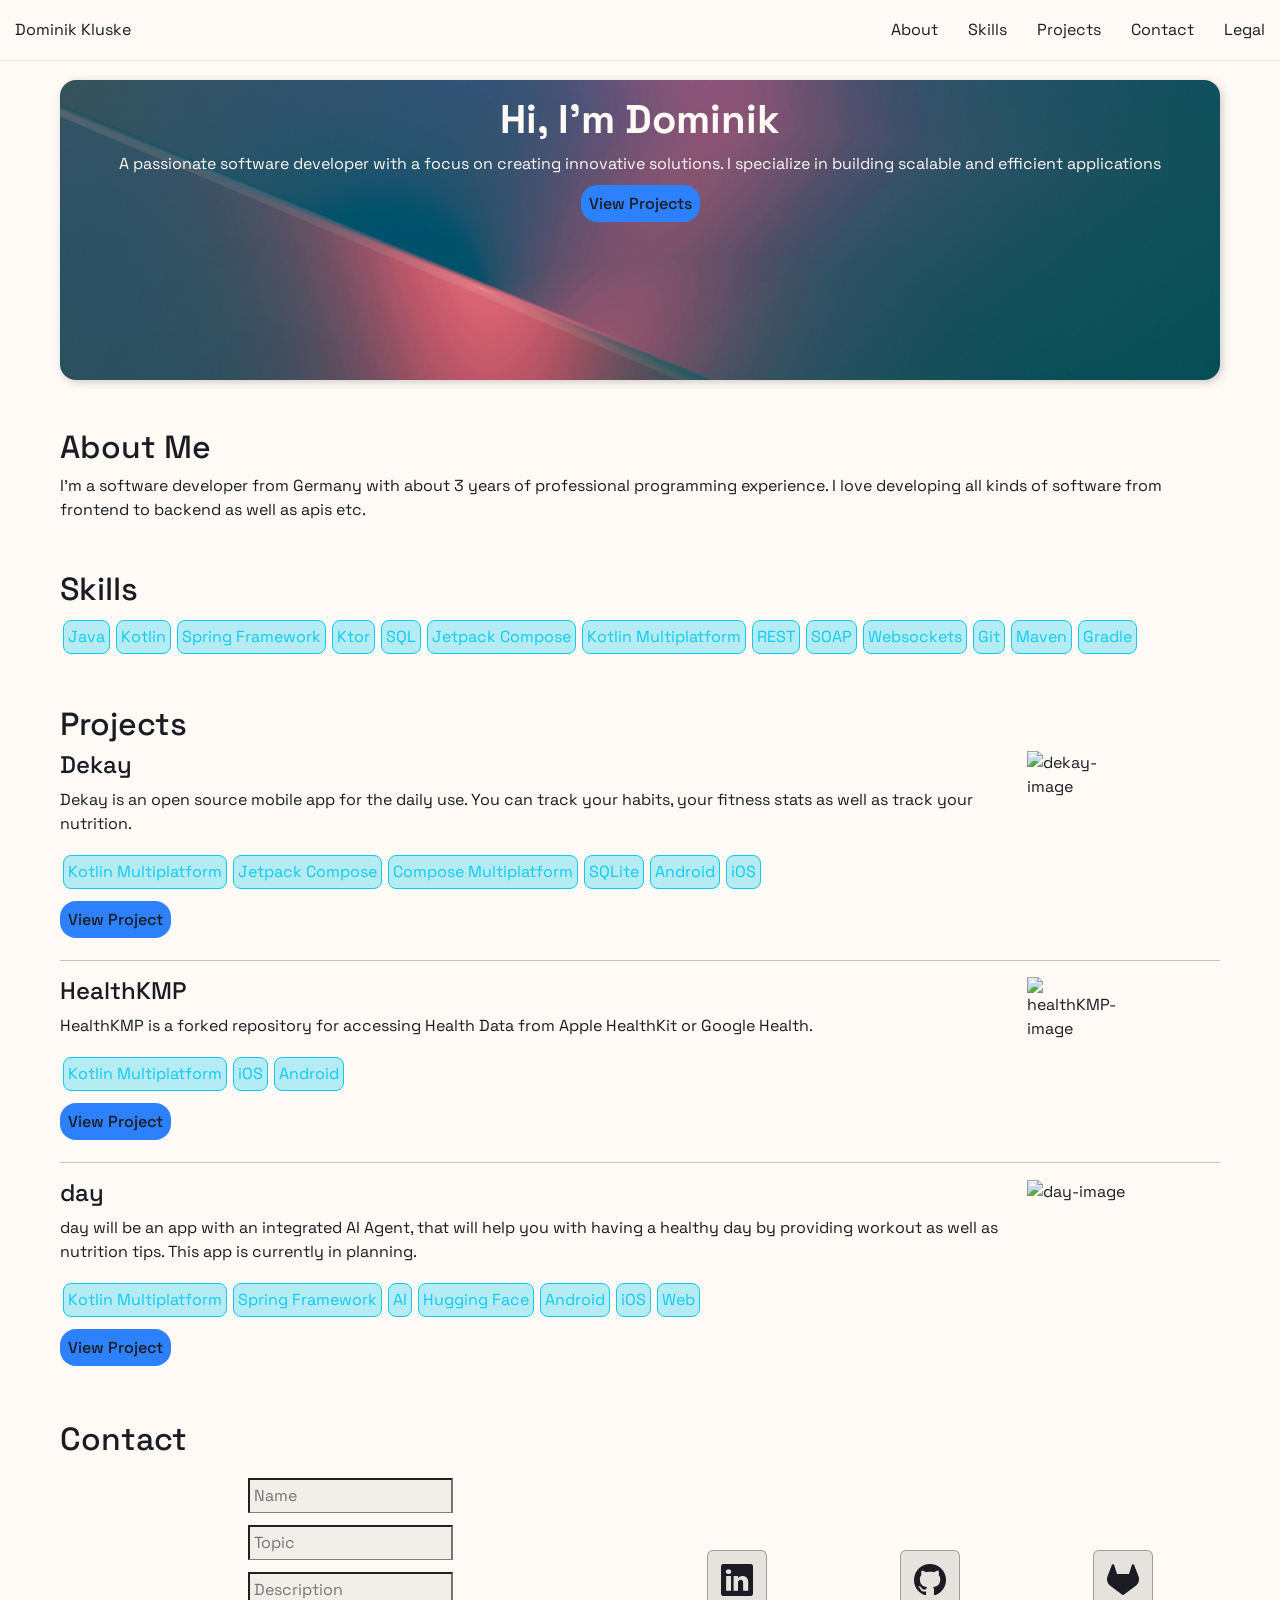
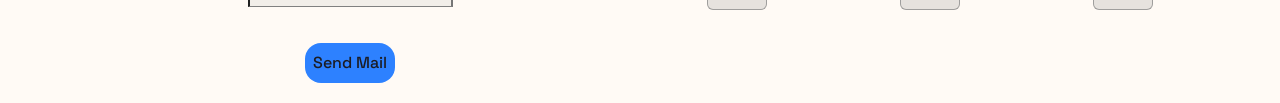
==== index.html @ 82eccfce "add buttons for toggling the mobile menu + make it fixed on top (buttons need more styling)" ====
<!DOCTYPE html>
<html lang="en">
    <head>
        <meta charset="UTF-8">
        <link rel="stylesheet" href="./css/bootstrap.css">
        <link rel="stylesheet" href="./css/main.css">
        <link rel="stylesheet" href="https://cdn.jsdelivr.net/npm/bootstrap-icons@1.11.3/font/bootstrap-icons.css">
        <script src="/js/bootstrap.bundle.js"></script>
        <script src="/js/main.js"></script>
        <title>Dominik Kluske | Personal Portfolio</title>
    </head>
    <body>
        <nav class="navbar navbar-desktop fixed-top">
            <div class="nav-left">
                <div class="nav-logo nav-item" id="nav-tab-logo" role="tablist">
                    <a href="#portfolio-welcome">
                        <span>Dominik Kluske</span>
                    </a>
                </div>
            </div>
            <div class="nav-right nav flex-row">
                <div class="nav-item" id="nav-tab-about" role="tablist">
                    <a href="#portfolio-about">About</a>
                </div>
                <div class="nav-item" id="nav-tab-skills" role="tablist">
                    <a href="#portfolio-skills">Skills</a>
                </div>
                <div class="nav-item" id="nav-tab-projects" role="tablist">
                    <a href="#portfolio-projects">Projects</a>
                </div>
                <div class="nav-item" id="nav-tab-contact" role="tablist">
                    <a href="#portfolio-contact">Contact</a>
                </div>
                <div class="nav-item" id="nav-tab-legal" role="tablist">
                    <a href="/legal.html">Legal</a>
                </div>
            </div>
        </nav>
        <nav class="navbar navbar-mobile flex-column align-content-start">
            <button id="enable-mobile-nav-bar" onclick="toggleMobileMenu()"><span><i class="bi bi-list"></i></span></button>
        </nav>
        <nav class="navbar navbar-mobile flex-column fixed-top hidden" id="mobile-nav-bar">
            <div class="nav-logo nav-item" id="nav-tab-logo-mobile" role="tablist">
                <button id="disable-mobile-nav-bar" onclick="toggleMobileMenu()"><span><i class="bi bi-x"></i></span></button>
                <a href="#portfolio-welcome">
                    <span>Dominik Kluske</span>
                </a>
            </div>
            <div class="nav-item" id="nav-tab-about-mobile" role="tablist">
                <a href="#portfolio-about">About</a>
            </div>
            <div class="nav-item" id="nav-tab-skills-mobile" role="tablist">
                <a href="#portfolio-skills">Skills</a>
            </div>
            <div class="nav-item" id="nav-tab-projects-mobile" role="tablist">
                <a href="#portfolio-projects">Projects</a>
            </div>
            <div class="nav-item" id="nav-tab-contact-mobile" role="tablist">
                <a href="#portfolio-contact">Contact</a>
            </div>
            <div class="nav-item" id="nav-tab-legal-mobile" role="tablist">
                <a href="/legal.html">Legal</a>
            </div>
        </nav>
        <div class="content-wrapper">
            <section id="portfolio-welcome" class="portfolio-section">
                <div class="portfolio-card" id="portfolio-welcome-image">
                    <h1>Hi, I'm Dominik</h1>
                    <p>A passionate software developer with a focus on creating innovative solutions. I specialize in
                        building scalable and efficient applications</p>
                    <div>
                        <a href="#portfolio-projects" class="view-project-link">View Projects</a>
                    </div>
                </div>
            </section>
            <section id="portfolio-about" class="portfolio-section">
                <h2>About Me</h2>
                <p>I'm a software developer from Germany with about 3 years of professional programming experience. I
                    love developing all kinds of software from frontend to backend as well as apis etc.</p>
            </section>
            <section id="portfolio-skills" class="portfolio-section">
                <h2>Skills</h2>
                <div class="tag-pill-wrapper">
                    <span class="tag-pill">Java</span>
                    <span class="tag-pill">Kotlin</span>
                    <span class="tag-pill">Spring Framework</span>
                    <span class="tag-pill">Ktor</span>
                    <span class="tag-pill">SQL</span>
                    <span class="tag-pill">Jetpack Compose</span>
                    <span class="tag-pill">Kotlin Multiplatform</span>
                    <span class="tag-pill">REST</span>
                    <span class="tag-pill">SOAP</span>
                    <span class="tag-pill">Websockets</span>
                    <span class="tag-pill">Git</span>
                    <span class="tag-pill">Maven</span>
                    <span class="tag-pill">Gradle</span>
                </div>
            </section>
            <section id="portfolio-projects" class="portfolio-section">
                <h2>Projects</h2>
                <div class="project-wrapper"><!-- Dekay -->
                    <div class="project-info">
                        <h4>Dekay</h4>
                        <p>Dekay is an open source mobile app for the daily use. You can track your habits, your fitness
                            stats as well as track your nutrition.</p>
                        <div class="tag-pill-wrapper">
                            <span class="tag-pill">Kotlin Multiplatform</span>
                            <span class="tag-pill">Jetpack Compose</span>
                            <span class="tag-pill">Compose Multiplatform</span>
                            <span class="tag-pill">SQLite</span>
                            <span class="tag-pill">Android</span>
                            <span class="tag-pill">iOS</span>
                        </div>
                        <a href="" class="view-project-link">View Project</a>
                    </div>
                    <div class="project-image">
                        <img src="https://placehold.co/600x400" alt="dekay-image"/>
                    </div>
                </div>
                <hr>
                <div class="project-wrapper"><!-- HealthKMP -->
                    <div class="project-info">
                        <h4>HealthKMP</h4>
                        <p>HealthKMP is a forked repository for accessing Health Data from Apple HealthKit or Google Health.</p>
                        <div class="tag-pill-wrapper">
                            <span class="tag-pill">Kotlin Multiplatform</span>
                            <span class="tag-pill">iOS</span>
                            <span class="tag-pill">Android</span>
                        </div>
                        <a href="" class="view-project-link">View Project</a>
                    </div>
                    <div class="project-image">
                        <img src="https://placehold.co/600x400" alt="healthKMP-image"/>
                    </div>
                </div>
                <hr>
                <div class="project-wrapper"><!-- Day -->
                    <div class="project-info">
                        <h4>day</h4>
                        <p>day will be an app with an integrated AI Agent, that will help you with having a healthy day by providing workout as well as nutrition tips. This app is currently in planning.</p>
                        <div class="tag-pill-wrapper">
                            <span class="tag-pill">Kotlin Multiplatform</span>
                            <span class="tag-pill">Spring Framework</span>
                            <span class="tag-pill">AI</span>
                            <span class="tag-pill">Hugging Face</span>
                            <span class="tag-pill">Android</span>
                            <span class="tag-pill">iOS</span>
                            <span class="tag-pill">Web</span>
                        </div>
                        <a href="" class="view-project-link">View Project</a>
                    </div>
                    <div class="project-image">
                        <img src="https://placehold.co/600x400" alt="day-image"/>
                    </div>
                </div>
            </section>
            <section id="portfolio-contact" class="portfolio-section">
                <h2>Contact</h2>
                <div class="contact-wrapper">
                    <div class="contact-content-wrapper">
                        <label>
                            <input type="text" placeholder="Name" class="contact-input"/>
                        </label>
                        <label>
                            <input type="text" placeholder="Topic" class="contact-input"/>
                        </label>
                        <label>
                            <input type="text" placeholder="Description" class="contact-input"/>
                        </label>
                        <br>
                        <a id="send-email-link" class="view-project-link">Send Mail</a>
                    </div>
                    <div class="contact-content-wrapper">
                        <a class="contact-link"><i class="bi bi-linkedin"></i></a> <!-- LinkedIn -->
                        <a class="contact-link"><i class="bi bi-github"></i></a> <!-- Github -->
                        <a class="contact-link"><i class="bi bi-gitlab"></i></a> <!-- GitLab -->
                    </div>
                </div>
            </section>
        </div>
    </body>
</html>
---- css/main.css ----
html * {
    font-family: "Space Grotesk", sans-serif !important;
}

nav * {
    font-family: "Space Grotesk", sans-serif !important;
}

section {
    margin: 15px 0 15px 0;
}

section:last-child {
    margin-bottom: 0;
}

.content-wrapper {
    padding: 0 60px 0 60px;
}

.nav-tabs {
    border: none !important;
}

.nav-item > a {
    text-decoration: none;
}

.nav-right > .nav-item > a:hover {
    text-decoration: underline !important;
}

.nav-right {
    margin-left: auto;
}

.nav-item {
    margin: 10px 15px 10px 15px !important;
}

.portfolio-card {
    padding: 16px;
    border-radius: 16px;
    box-shadow: 2px 2px 8px rgba(0, 0, 0, 0.2);
}
.portfolio-section {
    margin: 48px 0;
}
#portfolio-welcome-image {
    min-height: 300px;
    background-position: center;
}
#portfolio-welcome-image > * {
    background: transparent;
    text-align: center;
}
#portfolio-welcome-image > h1 {
    font-weight: bold;
}
.view-project-link {
    text-decoration: none;
    padding: 8px;
    border-radius: 16px;
    background-color: rgba(45, 129, 255, 1.0);
    font-weight: 500;
}
.view-project-link:hover {
    text-decoration: underline;
}
#portfolio-welcome-image > div {
    width: 100%;
}
#portfolio-about > p {
    font-weight: 400;
}
.tag-pill-wrapper {
    display: flex;
    flex-wrap: wrap;
    flex-direction: row;
    margin-bottom: 16px;
}
.tag-pill {
    background-color: rgba(13, 202, 240, 0.3);
    border: 1px solid rgba(13, 202, 240, 1);
    border-radius: 8px;
    color: rgba(13, 202, 240, 1);
    padding: 4px;
    margin: 3px;
}
.project-wrapper {
    display: flex;
    flex-direction: row;
    max-width: 100%;
}
.project-image {
    width: 20%;
}
.project-image > img {
    max-width: 100px;
    object-fit: contain;
}
.project-info {
    margin-bottom: 12px;
}
.contact-wrapper {
    display: flex;
    margin: 20px 0;
}
.contact-input {
    border-bottom: 1px solid rgba(128, 128, 128, 1.0);
    background-color: rgba(128, 128, 128, 0.1);
    padding: 4px;
    margin-bottom: 12px;
    -webkit-appearance: none;
    -moz-appearance: none;
    appearance: none;
}
.contact-content-wrapper {
    display: flex;
    align-items: center;
    flex-direction: column;
}
.contact-content-wrapper:last-child {
    flex-direction: row;
    align-content: center;
}
.contact-content-wrapper:last-child > a {
    margin: auto;
}
.contact-link > i {
    font-size: 2rem;
    background-color: transparent;
}
.contact-link {
    padding: 6px;
    border: 1px solid rgba(128, 128, 128, 0.7);
    border-radius: 6px;
    background-color: rgba(128, 128, 128, 0.2);
    width: 60px;
    height: 60px;
    text-align: center;
    margin: 6px;
}
.hidden {
    display: none;
}

/* Dark Scheme Behavior */
@media (prefers-color-scheme: dark) {
    html * {
        background: #1b1c23;
        color: #fffaf5;
    }
    .navbar-desktop {
        border-bottom: rgba(255, 250, 245, 0.1) 1px solid;
    }
    #portfolio-welcome-image {
        background-image: url("/static/image/BG_light.jpg");
        background-size: cover;
        background-repeat: no-repeat;
        background-color: #fffaf5;
    }
    #portfolio-welcome-image > * {
        color: #1b1c23;
    }
    .contact-link-icon {
        color: #fffaf5;
    }
}

/* Light Scheme Behavior */
@media (prefers-color-scheme: light) {
    html * {
        background: #fffaf5;
        color: #1b1c23;
    }
    .navbar-desktop {
        border-bottom: rgba(27, 28, 35, 0.1) 1px solid;
    }
    #portfolio-welcome-image {
        background-image: url("/static/image/BG_dark.jpg");
        background-size: cover;
        background-repeat: no-repeat;
        background-color: #1b1c23;
    }
    #portfolio-welcome-image > * {
        color: #fffaf5;
    }
    .contact-link-icon {
        color: #1b1c23;
    }
}

/* Mobile Screen Behavior */
@media screen and (max-width: 600px) {
    .navbar-desktop {
        display: none;
    }
    .project-image {
        display: none;
    }
    .project-info {
        width: 80%;
    }
    .contact-wrapper {
        flex-direction: column;
    }
    .contact-content-wrapper {
        width: 100%;
    }
    #send-email-link {
        margin-bottom: 30px;
    }
}
/* Desktop Screen Behavior */
@media screen and (min-width: 601px) {
    .navbar-mobile {
        display: none;
    }
    .content-wrapper {
        margin-top: 80px;
    }
    .project-info {
        width: 100%;
    }
    .contact-wrapper {
        flex-direction: row;
    }
    .contact-content-wrapper {
        width: 50%;
    }
}

/* Font Family Definition */
/* Bold */
@font-face {
    font-family: "Space Grotesk";
    font-weight: 700;
    src: url("/static/font/space_grotesk/SpaceGrotesk-Bold.ttf");
}
/* Semi Bold */
@font-face {
    font-family: "Space Grotesk";
    font-weight: 600;
    src: url("/static/font/space_grotesk/SpaceGrotesk-SemiBold.ttf");
}
/* Medium */
@font-face {
    font-family: "Space Grotesk";
    font-weight: 500;
    src: url("/static/font/space_grotesk/SpaceGrotesk-Medium.ttf");
}
/* Regular */
@font-face {
    font-family: "Space Grotesk";
    font-weight: 400;
    src: url("/static/font/space_grotesk/SpaceGrotesk-Regular.ttf");
}
/* Light */
@font-face {
    font-family: "Space Grotesk";
    font-weight: 300;
    src: url("/static/font/space_grotesk/SpaceGrotesk-Light.ttf");
}
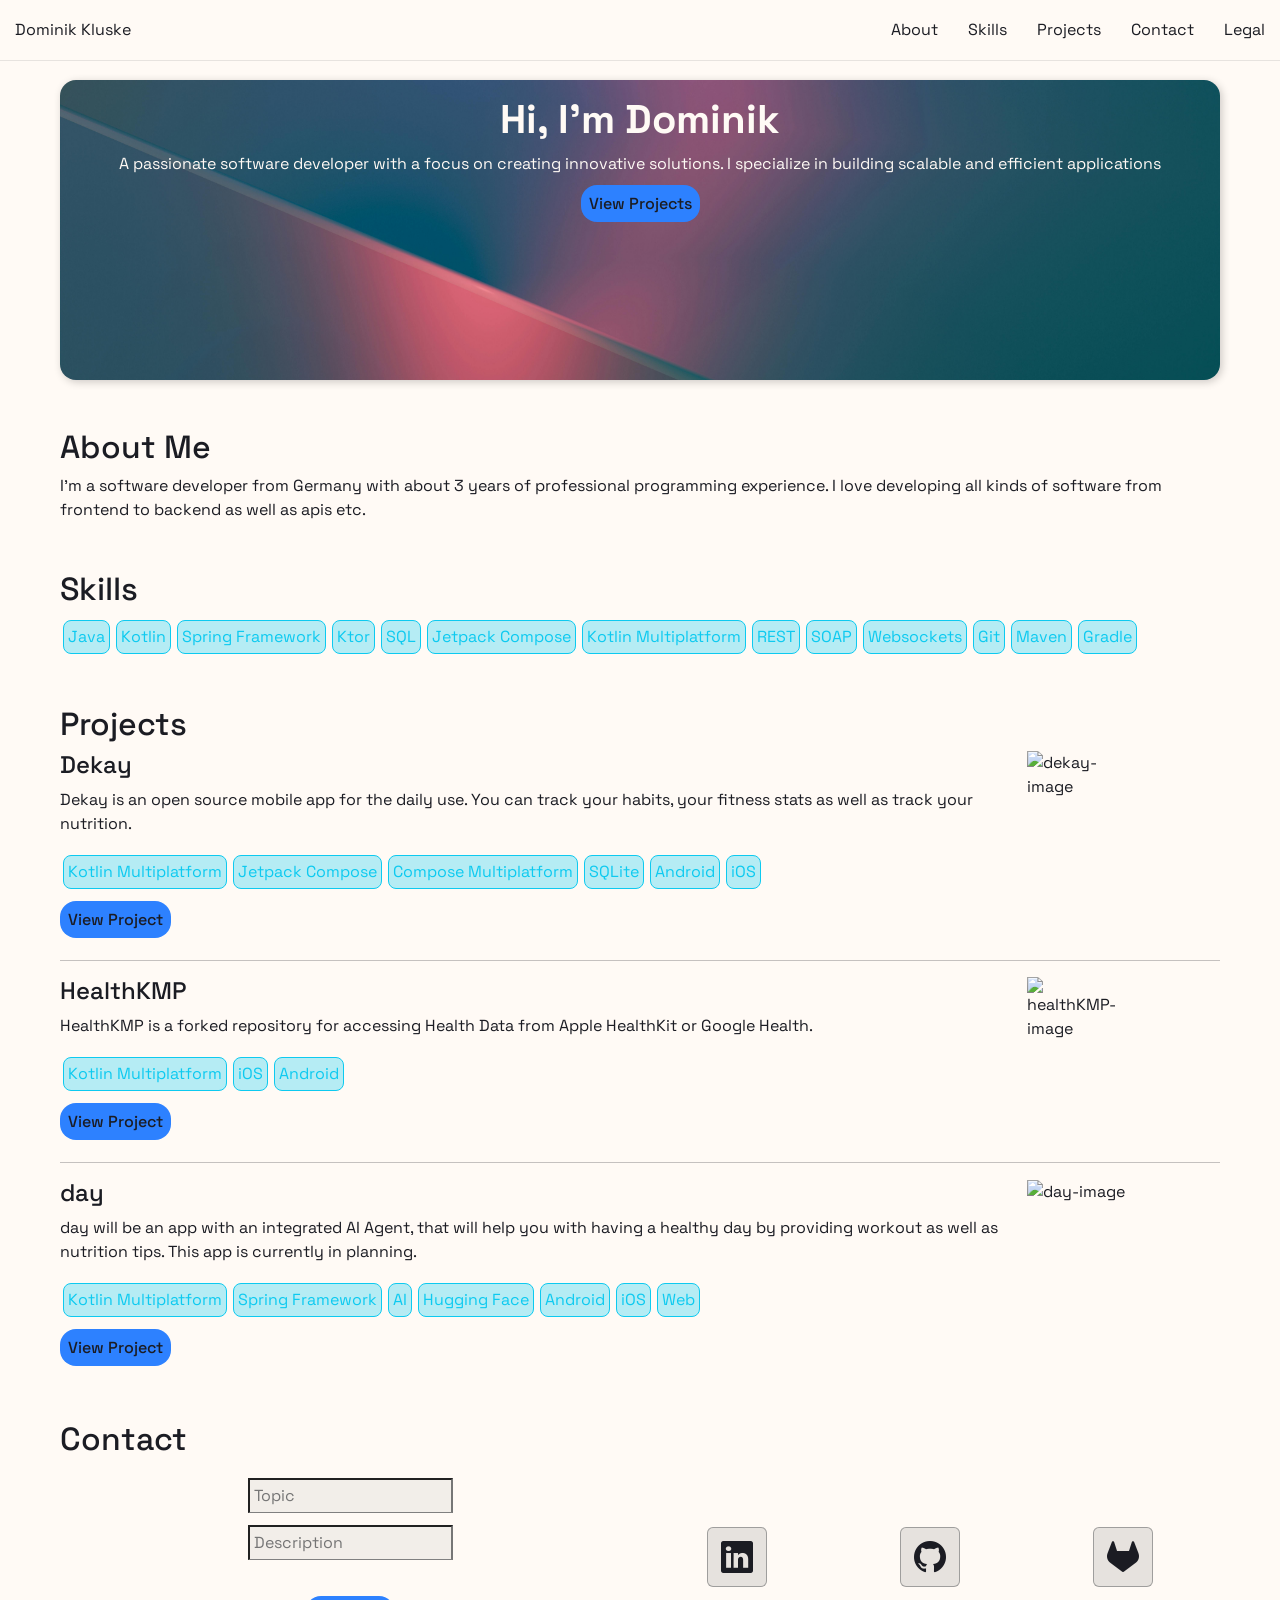
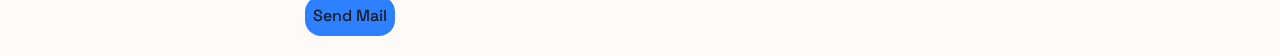
==== commit e9799e5c: "automatically fill mailto link on input" ====
--- a/index.html
+++ b/index.html
@@ -36,7 +36,7 @@
                 </div>
             </div>
         </nav>
-        <nav class="navbar navbar-mobile flex-column align-content-start">
+        <nav class="navbar navbar-mobile flex-column fixed-top align-content-start">
             <button id="enable-mobile-nav-bar" onclick="toggleMobileMenu()"><span><i class="bi bi-list"></i></span></button>
         </nav>
         <nav class="navbar navbar-mobile flex-column fixed-top hidden" id="mobile-nav-bar">
@@ -159,16 +159,13 @@
                 <div class="contact-wrapper">
                     <div class="contact-content-wrapper">
                         <label>
-                            <input type="text" placeholder="Name" class="contact-input"/>
+                            <input type="text" placeholder="Topic" class="contact-input" id="contact-topic"/>
                         </label>
                         <label>
-                            <input type="text" placeholder="Topic" class="contact-input"/>
-                        </label>
-                        <label>
-                            <input type="text" placeholder="Description" class="contact-input"/>
+                            <input type="text" placeholder="Description" class="contact-input" id="contact-description"/>
                         </label>
                         <br>
-                        <a id="send-email-link" class="view-project-link">Send Mail</a>
+                        <a id="send-email-link" class="view-project-link" href="mailto:dominik.kluske@proton.me">Send Mail</a>
                     </div>
                     <div class="contact-content-wrapper">
                         <a class="contact-link"><i class="bi bi-linkedin"></i></a> <!-- LinkedIn -->
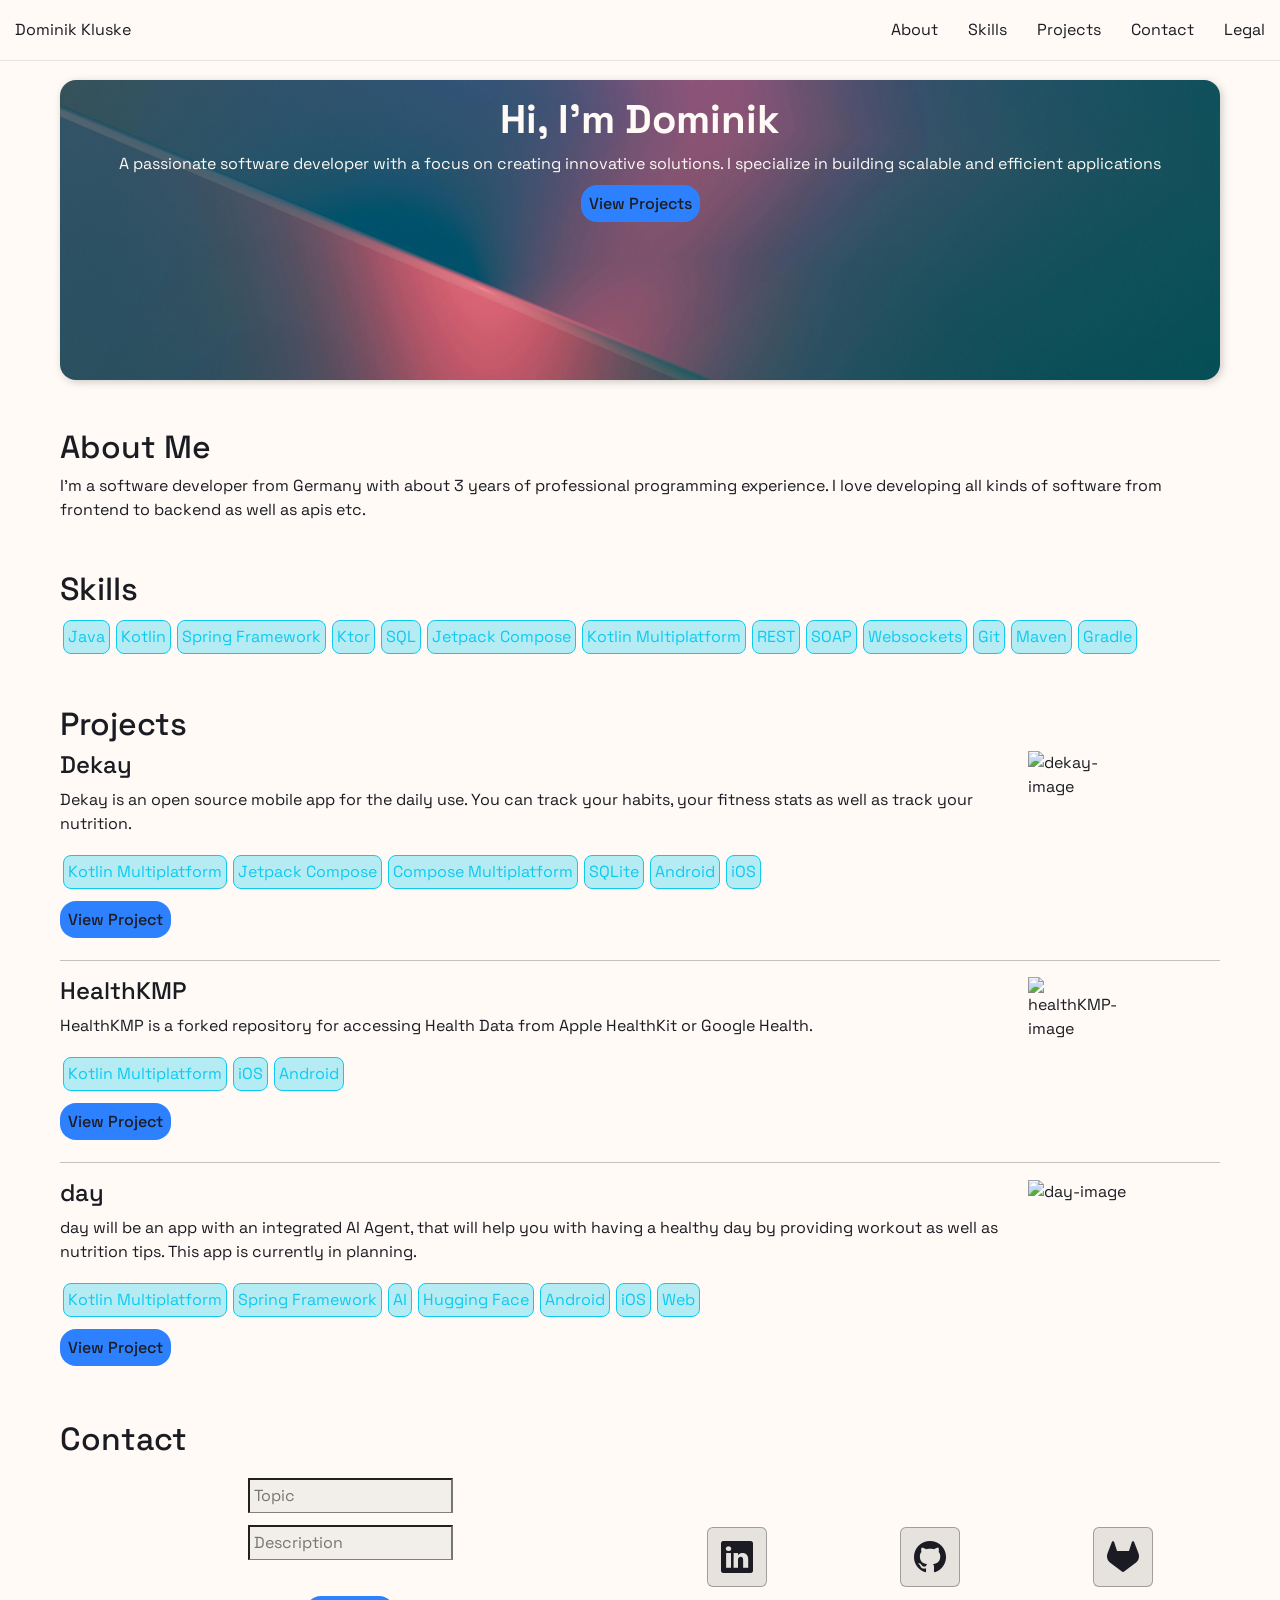
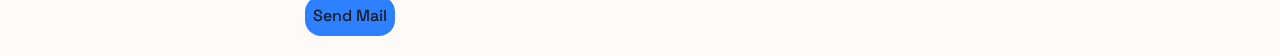
==== commit 3b359acd: "add styling for enable mobile nav bar button" ====
--- a/index.html
+++ b/index.html
@@ -36,7 +36,7 @@
                 </div>
             </div>
         </nav>
-        <nav class="navbar navbar-mobile flex-column fixed-top align-content-start">
+        <nav class="navbar navbar-mobile flex-column fixed-top align-content-start" id="enable-mobile-nav-bar-row">
             <button id="enable-mobile-nav-bar" onclick="toggleMobileMenu()"><span><i class="bi bi-list"></i></span></button>
         </nav>
         <nav class="navbar navbar-mobile flex-column fixed-top hidden" id="mobile-nav-bar">
--- a/css/main.css
+++ b/css/main.css
@@ -144,6 +144,17 @@
 .hidden {
     display: none;
 }
+.project-image {
+    margin-left: 8px;
+}
+#enable-mobile-nav-bar-row {
+    background: transparent;
+}
+#enable-mobile-nav-bar {
+    margin: 12px;
+    border: none;
+    font-size: 32px;
+}
 
 /* Dark Scheme Behavior */
 @media (prefers-color-scheme: dark) {
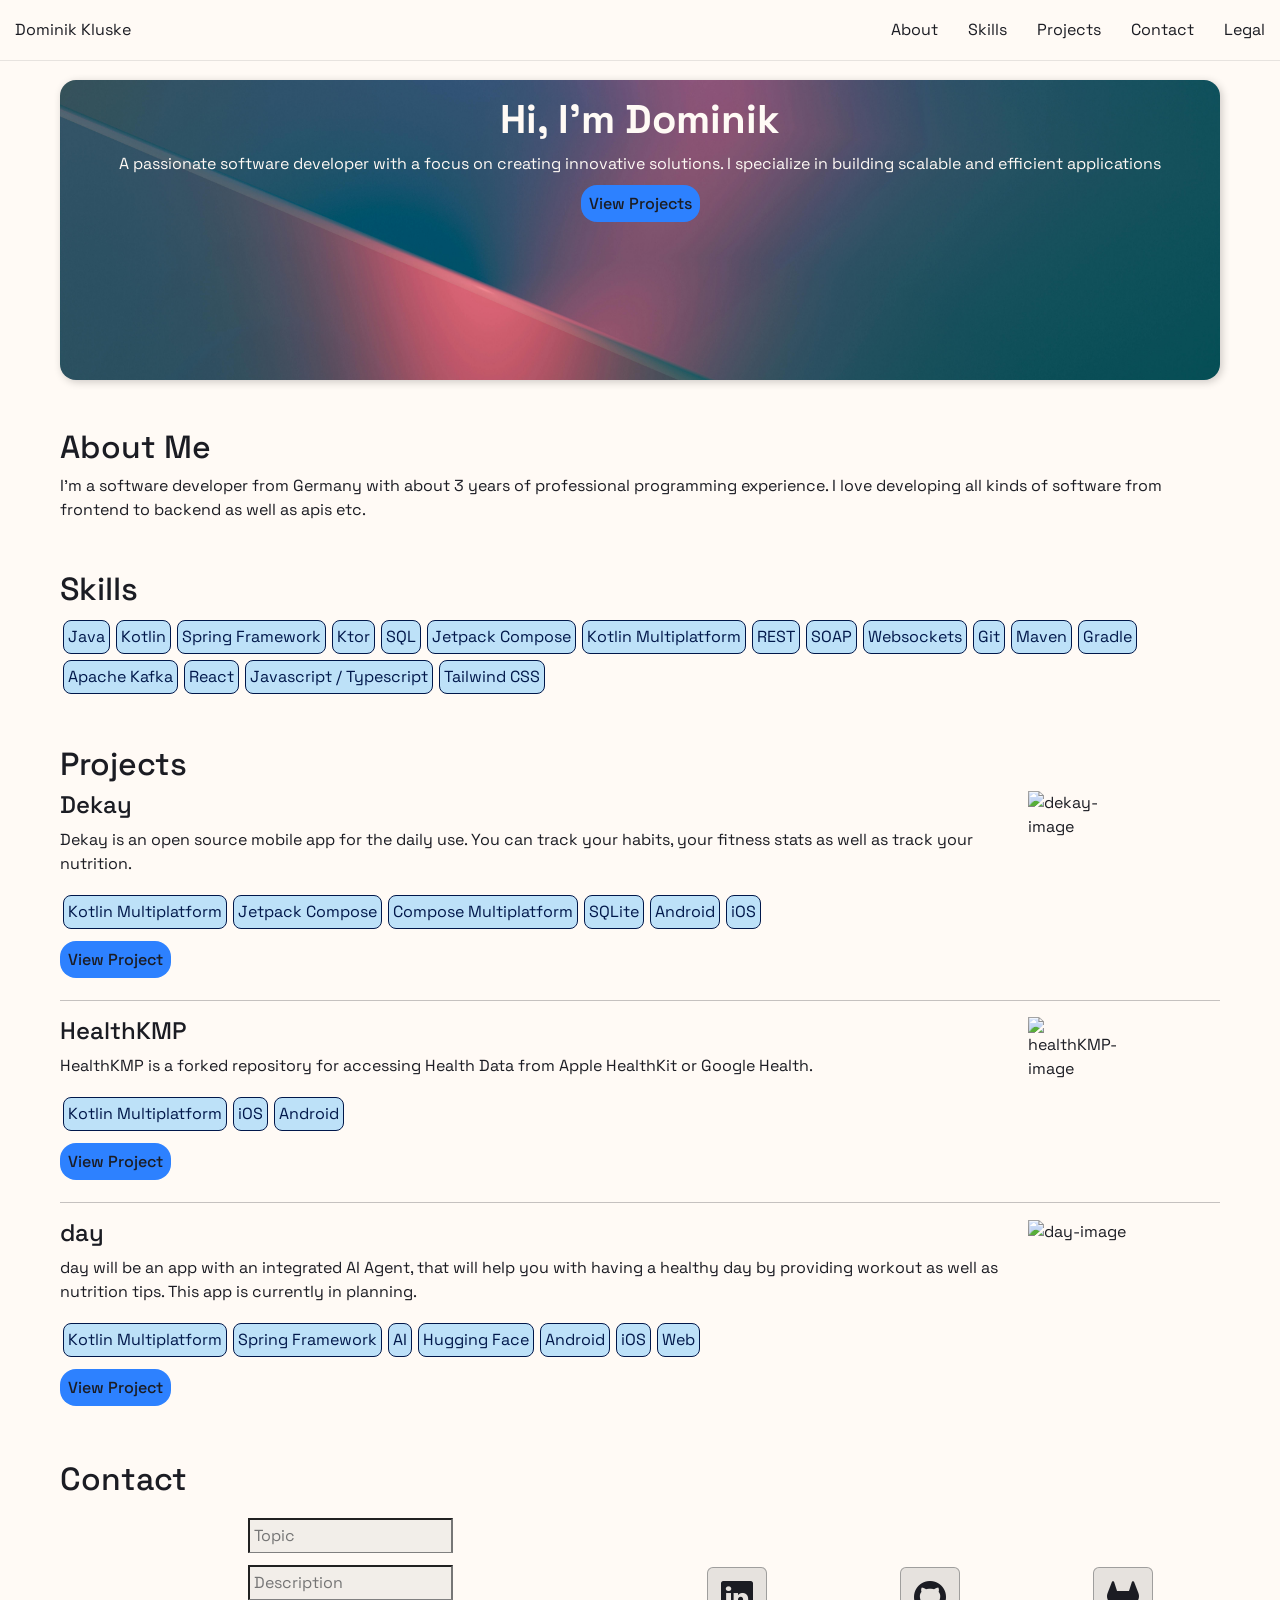
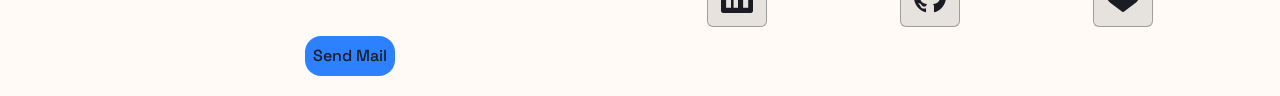
==== commit 2f394791: "add more knowledge tags and tag styling for light mode" ====
--- a/index.html
+++ b/index.html
@@ -94,6 +94,10 @@
                     <span class="tag-pill">Git</span>
                     <span class="tag-pill">Maven</span>
                     <span class="tag-pill">Gradle</span>
+                    <span class="tag-pill">Apache Kafka</span>
+                    <span class="tag-pill">React</span>
+                    <span class="tag-pill">Javascript / Typescript</span>
+                    <span class="tag-pill">Tailwind CSS</span>
                 </div>
             </section>
             <section id="portfolio-projects" class="portfolio-section">
@@ -111,7 +115,7 @@
                             <span class="tag-pill">Android</span>
                             <span class="tag-pill">iOS</span>
                         </div>
-                        <a href="" class="view-project-link">View Project</a>
+                        <a href="https://github.com/dkluske/dekay" class="view-project-link" target="_blank">View Project</a>
                     </div>
                     <div class="project-image">
                         <img src="https://placehold.co/600x400" alt="dekay-image"/>
@@ -127,7 +131,7 @@
                             <span class="tag-pill">iOS</span>
                             <span class="tag-pill">Android</span>
                         </div>
-                        <a href="" class="view-project-link">View Project</a>
+                        <a href="https://github.com/dkluske/HealthKMP" class="view-project-link" target="_blank">View Project</a>
                     </div>
                     <div class="project-image">
                         <img src="https://placehold.co/600x400" alt="healthKMP-image"/>
--- a/css/main.css
+++ b/css/main.css
@@ -80,10 +80,7 @@
     margin-bottom: 16px;
 }
 .tag-pill {
-    background-color: rgba(13, 202, 240, 0.3);
-    border: 1px solid rgba(13, 202, 240, 1);
     border-radius: 8px;
-    color: rgba(13, 202, 240, 1);
     padding: 4px;
     margin: 3px;
 }
@@ -177,6 +174,11 @@
     .contact-link-icon {
         color: #fffaf5;
     }
+    .tag-pill {
+        background-color: rgba(13, 202, 240, 0.3);
+        border: 1px solid rgba(13, 202, 240, 1);
+        color: rgba(13, 202, 240, 1);
+    }
 }
 
 /* Light Scheme Behavior */
@@ -200,6 +202,11 @@
     .contact-link-icon {
         color: #1b1c23;
     }
+    .tag-pill {
+        background-color: rgba(38, 165, 255, 0.3);
+        border: 1px solid rgba(0, 23, 74, 1);
+        color: rgba(0, 23, 74, 1);
+    }
 }
 
 /* Mobile Screen Behavior */
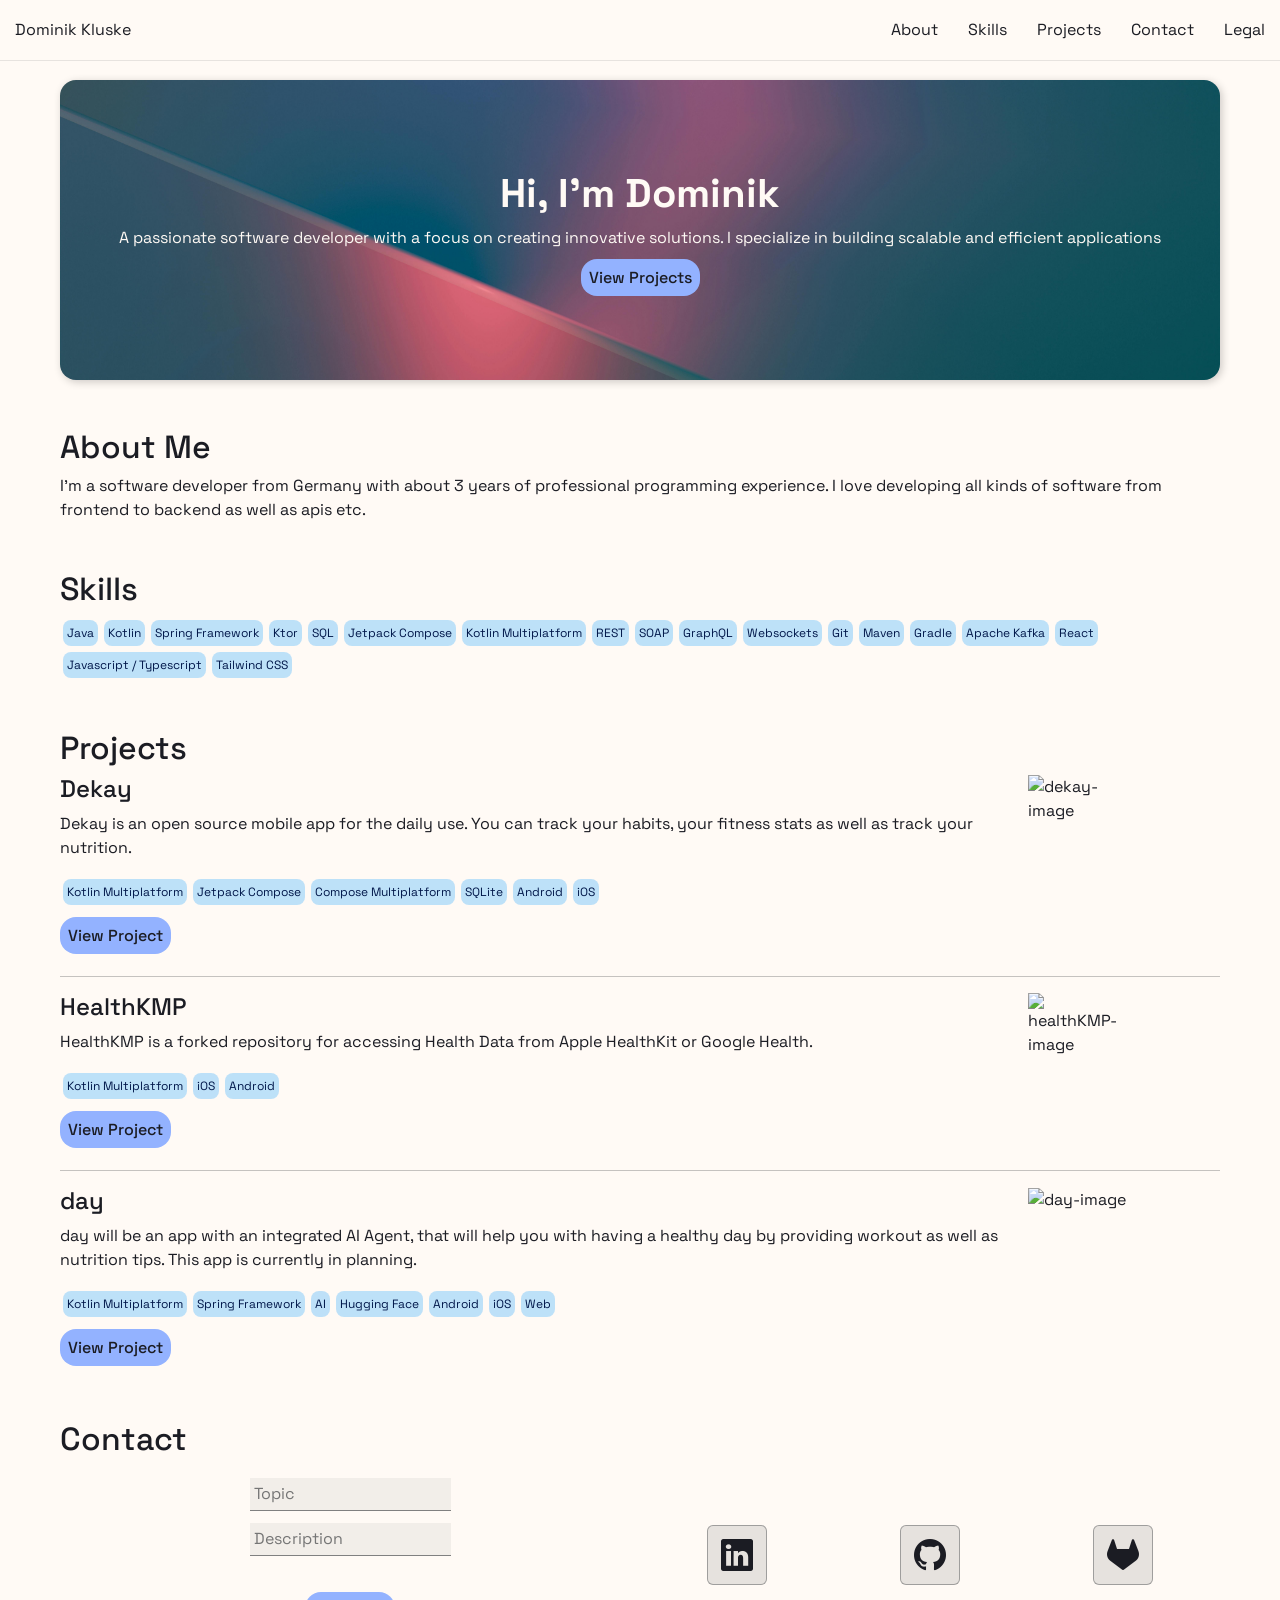
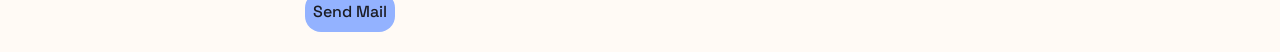
==== commit fffb7964: "more styling - remove border from tags" ====
--- a/index.html
+++ b/index.html
@@ -90,6 +90,7 @@
                     <span class="tag-pill">Kotlin Multiplatform</span>
                     <span class="tag-pill">REST</span>
                     <span class="tag-pill">SOAP</span>
+                    <span class="tag-pill">GraphQL</span>
                     <span class="tag-pill">Websockets</span>
                     <span class="tag-pill">Git</span>
                     <span class="tag-pill">Maven</span>
--- a/css/main.css
+++ b/css/main.css
@@ -49,6 +49,13 @@
 #portfolio-welcome-image {
     min-height: 300px;
     background-position: center;
+    background-size: cover;
+    background-repeat: no-repeat;
+    display: flex;
+    flex-direction: column;
+    justify-content: center;
+    align-items: center;
+    text-align: center;
 }
 #portfolio-welcome-image > * {
     background: transparent;
@@ -56,12 +63,21 @@
 }
 #portfolio-welcome-image > h1 {
     font-weight: bold;
+    animation: fadeInSlide 1s ease-in-out forwards;
+    animation-delay: 0.2s;
+}
+#portfolio-welcome-image > p {
+    animation: fadeInSlide 1s ease-in-out forwards;
+    animation-delay: 0.4s;
+}
+#portfolio-welcome-image > a {
+    animation: fadeInSlide 1s ease-in-out forwards;
+    animation-delay: 0.6s;
 }
 .view-project-link {
     text-decoration: none;
     padding: 8px;
     border-radius: 16px;
-    background-color: rgba(45, 129, 255, 1.0);
     font-weight: 500;
 }
 .view-project-link:hover {
@@ -83,6 +99,7 @@
     border-radius: 8px;
     padding: 4px;
     margin: 3px;
+    font-size: 12px;
 }
 .project-wrapper {
     display: flex;
@@ -104,13 +121,15 @@
     margin: 20px 0;
 }
 .contact-input {
+    border: 0;
     border-bottom: 1px solid rgba(128, 128, 128, 1.0);
     background-color: rgba(128, 128, 128, 0.1);
     padding: 4px;
     margin-bottom: 12px;
-    -webkit-appearance: none;
-    -moz-appearance: none;
+    --webkit-appearance: none;
+    --moz-appearance: none;
     appearance: none;
+    outline: none;
 }
 .contact-content-wrapper {
     display: flex;
@@ -176,8 +195,11 @@
     }
     .tag-pill {
         background-color: rgba(13, 202, 240, 0.3);
-        border: 1px solid rgba(13, 202, 240, 1);
         color: rgba(13, 202, 240, 1);
+    }
+    .view-project-link {
+        background-color: rgba(45, 129, 255, 1.0);
+
     }
 }
 
@@ -204,8 +226,10 @@
     }
     .tag-pill {
         background-color: rgba(38, 165, 255, 0.3);
-        border: 1px solid rgba(0, 23, 74, 1);
         color: rgba(0, 23, 74, 1);
+    }
+    .view-project-link {
+        background-color: rgb(147, 178, 255);
     }
 }
 
@@ -280,3 +304,15 @@
     font-weight: 300;
     src: url("/static/font/space_grotesk/SpaceGrotesk-Light.ttf");
 }
+
+/* Animations */
+@keyframes fadeInSlide {
+    0% {
+        opacity: 0;
+        transform: translateY(20px);
+    }
+    100% {
+        opacity: 1;
+        transform: translateY(0);
+    }
+}
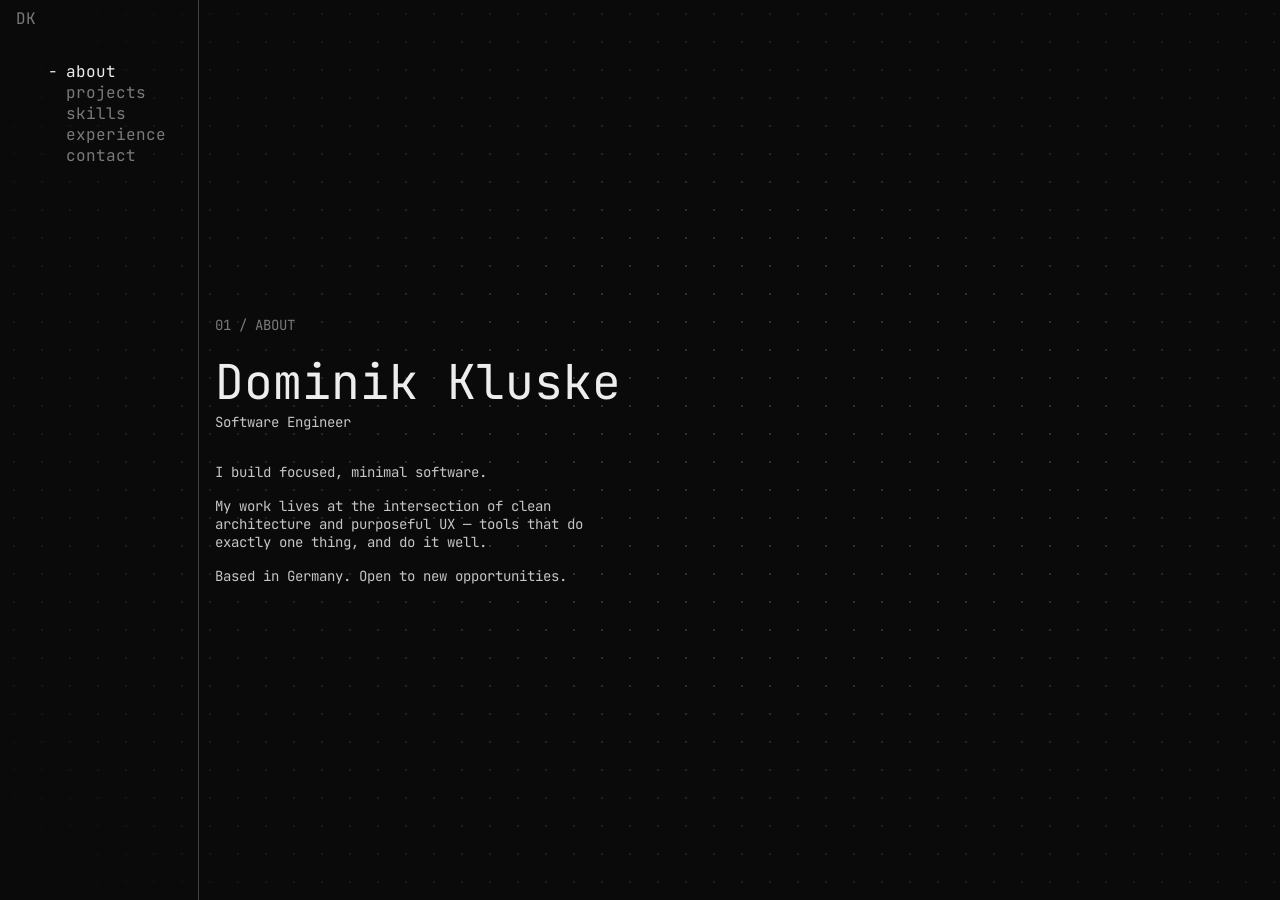
==== commit cf89aa20: "apply new design" ====
--- a/index.html
+++ b/index.html
@@ -1,184 +1,402 @@
 <!DOCTYPE html>
 <html lang="en">
-    <head>
-        <meta charset="UTF-8">
-        <link rel="stylesheet" href="./css/bootstrap.css">
-        <link rel="stylesheet" href="./css/main.css">
-        <link rel="stylesheet" href="https://cdn.jsdelivr.net/npm/bootstrap-icons@1.11.3/font/bootstrap-icons.css">
-        <script src="/js/bootstrap.bundle.js"></script>
-        <script src="/js/main.js"></script>
-        <title>Dominik Kluske | Personal Portfolio</title>
-    </head>
-    <body>
-        <nav class="navbar navbar-desktop fixed-top">
-            <div class="nav-left">
-                <div class="nav-logo nav-item" id="nav-tab-logo" role="tablist">
-                    <a href="#portfolio-welcome">
-                        <span>Dominik Kluske</span>
-                    </a>
+<head>
+    <meta charset="UTF-8">
+    <title>Dominik Kluske | Software Engineer</title>
+    <style>
+        @font-face {
+            font-family: 'Jetbrains-Mono';
+            src: url('./src/JetBrainsMono-VariableFont_wght.ttf') format('truetype');
+        }
+        :root {
+            --background-color: #0A0A0A;
+            --primary-text-color: #ededed;
+            --secondary-text-color: #c5c5c5;
+            --tertiary-text-color: #7a7a7a;
+            --border-color: #434343;
+        }
+        * {
+            transition: all 200ms ease-in-out;
+        }
+        html, body {
+            height: 100%;
+            margin: 0;
+        }
+        html {
+            background: var(--background-color);
+            color: var(--primary-text-color);
+            font-weight: normal;
+            font-family: 'Jetbrains-Mono', monospace;
+        }
+        p {
+            padding: 0;
+            margin: 0;
+        }
+        #content-wrapper::before {
+            content: '';
+            position: fixed;
+            inset: 0;
+            background-image: radial-gradient(circle, rgba(255,255,255,0.15) 1px, transparent 1px);
+            background-size: 28px 28px;
+            pointer-events: none;
+            z-index: 0;
+            mask-image: radial-gradient(ellipse 80% 80% at 60% 50%, black 30%, transparent 100%);
+            -webkit-mask-image: radial-gradient(ellipse 80% 80% at 60% 50%, black 30%, transparent 100%);
+        }
+        .primary-text {
+            color: var(--primary-text-color);
+        }
+        .secondary-text {
+            color: var(--secondary-text-color);
+        }
+        .tertiary-text {
+            color: var(--tertiary-text-color);
+        }
+        .bold {
+            font-weight: bold;
+        }
+        .big {
+            font-size: 48px;
+        }
+        .medium {
+            font-size: 24px;
+        }
+        .small {
+            font-size: 14px;
+        }
+        .nowrap {
+            text-wrap: nowrap;
+        }
+        #content-wrapper {
+            display: flex;
+            flex-direction: row;
+            width: 100%;
+            height: 100%;
+        }
+        #sidebar {
+            border-right: 1px solid var(--border-color);
+            min-width: fit-content;
+            max-width: 20%;
+            height: 100%;
+            display: flex;
+            flex-direction: column;
+            padding: 0 16px;
+        }
+        #nav-list {
+            align-self: center;
+        }
+        .content-index {
+            margin-bottom: 16px;
+        }
+        .chapter-indicator {
+            color: transparent;
+            padding-right: 8px;
+        }
+        #nav-list {
+            list-style: none;
+            padding: 0 16px;
+            margin: 0;
+        }
+        #nav-list li {
+            padding-left: 16px;
+            cursor: pointer;
+            color: var(--tertiary-text-color);
+        }
+        #nav-list li:hover {
+            color: var(--secondary-text-color);
+            .chapter-indicator {
+                color: var(--secondary-text-color);
+            }
+        }
+        #main-content {
+            padding-left: 16px;
+            height: 100%;
+            width: 100%;
+            display: flex;
+            flex-direction: column;
+            justify-content: center;
+        }
+        #content-wrapper[state="ABOUT"] {
+            #main-content {
+                .main-content-PROJECTS, .main-content-SKILLS, .main-content-EXPERIENCE, .main-content-CONTACT {
+                    display: none;
+                }
+            }
+            #nav-list #nav-ABOUT {
+                color: var(--primary-text-color);
+            }
+            #nav-list #nav-ABOUT .chapter-indicator {
+                color: var(--primary-text-color);
+            }
+        }
+        #content-wrapper[state="PROJECTS"] {
+            #main-content {
+                .main-content-ABOUT, .main-content-SKILLS, .main-content-EXPERIENCE, .main-content-CONTACT {
+                    display: none;
+                }
+            }
+            #nav-list #nav-PROJECTS {
+                color: var(--primary-text-color);
+            }
+            #nav-list #nav-PROJECTS .chapter-indicator {
+                color: var(--primary-text-color);
+            }
+        }
+        #content-wrapper[state="SKILLS"] {
+            #main-content {
+                .main-content-ABOUT, .main-content-PROJECTS, .main-content-EXPERIENCE, .main-content-CONTACT {
+                    display: none;
+                }
+            }
+            #nav-list #nav-SKILLS {
+                color: var(--primary-text-color);
+            }
+            #nav-list #nav-SKILLS .chapter-indicator {
+                color: var(--primary-text-color);
+            }
+        }
+        #content-wrapper[state="EXPERIENCE"] {
+            #main-content {
+                .main-content-ABOUT, .main-content-PROJECTS, .main-content-SKILLS, .main-content-CONTACT {
+                    display: none;
+                }
+            }
+            #nav-list #nav-EXPERIENCE {
+                color: var(--primary-text-color);
+            }
+            #nav-list #nav-EXPERIENCE .chapter-indicator {
+                color: var(--primary-text-color);
+            }
+        }
+        #content-wrapper[state="CONTACT"] {
+            #main-content {
+                .main-content-ABOUT, .main-content-PROJECTS, .main-content-SKILLS, .main-content-EXPERIENCE {
+                    display: none;
+                }
+            }
+            #nav-list #nav-CONTACT {
+                color: var(--primary-text-color);
+            }
+            #nav-list #nav-CONTACT .chapter-indicator {
+                color: var(--primary-text-color);
+            }
+        }
+        .list-item-wrapper {
+            display: flex;
+            flex-direction: column;
+            gap: 8px;
+            padding: 16px 0;
+            border-bottom: 1px solid var(--border-color);
+        }
+        .list-item-wrapper:first-child {
+            border-top: 1px solid var(--border-color);
+        }
+        .list-item-heading {
+            display: flex;
+            flex-direction: row;
+            justify-content: space-between;
+        }
+        .list-item-table-row {
+            display: flex;
+            flex-direction: row;
+        }
+        .list-item-table-row > div:first-child {
+            min-width: 15%;
+        }
+        .skill-list {
+            list-style: none;
+            padding: 0;
+            margin: 8px 0;
+        }
+        #skills-wrapper {
+            display: grid;
+            grid-template-columns: repeat(auto-fit, minmax(200px, 1fr));
+            gap: 16px;
+        }
+        .link {
+            text-decoration: none;
+            cursor: pointer;
+        }
+        .link:hover {
+            text-decoration: underline;
+        }
+    </style>
+    <script>
+        function updateState(newState) {
+            document.getElementById("content-wrapper").setAttribute("state", newState);
+        }
+    </script>
+</head>
+<body>
+    <div id="content-wrapper" state="ABOUT">
+        <div id="sidebar">
+            <p class="tertiary-text" style="padding:8px 0 32px 0;">DK</p>
+            <ul id="nav-list">
+                <li id="nav-ABOUT" onclick="updateState('ABOUT')"><span class="chapter-indicator">-</span>about</li>
+                <li id="nav-PROJECTS" onclick="updateState('PROJECTS')"><span class="chapter-indicator">-</span>projects</li>
+                <li id="nav-SKILLS" onclick="updateState('SKILLS')"><span class="chapter-indicator">-</span>skills</li>
+                <li id="nav-EXPERIENCE" onclick="updateState('EXPERIENCE')"><span class="chapter-indicator">-</span>experience</li>
+                <li id="nav-CONTACT" onclick="updateState('CONTACT')"><span class="chapter-indicator">-</span>contact</li>
+            </ul>
+        </div>
+        <div id="main-content">
+            <div class="main-content-ABOUT">
+                <p class="content-index tertiary-text small">01 / ABOUT</p>
+                <p class="big">Dominik Kluske</p>
+                <p class="secondary-text small" style="padding-bottom: 32px;">Software Engineer</p>
+                <p class="secondary-text small" style="padding-bottom: 16px;">I build focused, minimal software.</p>
+                <p class="secondary-text small" style="padding-bottom: 16px;">My work lives at the intersection of clean<br>architecture and purposeful UX — tools that do<br>exactly one thing, and do it well.</p>
+                <p class="secondary-text small">Based in Germany. Open to new opportunities.</p>
+            </div>
+            <div class="main-content-PROJECTS">
+                <p class="content-index tertiary-text small">02 / PROJECTS</p>
+                <ul id="projects-list">
+                    <li class="list-item-wrapper"><!-- jim -->
+                        <div class="list-item-heading">
+                            <div class="list-item-leading-content">
+                                <p class="medium"><a href="https://github.com/dkluske/jim" class="primary-text link">jim</a></p>
+                                <p class="tertiary-text">Compose Multiplatform</p>
+                            </div>
+                            <div class="list-item-trailing-content">
+                                <p class="tertiary-text">2026</p>
+                            </div>
+                        </div>
+                        <p class="secondary-text small">A gym workout plan tracker. Log sets<br>and weights in seconds, track progress over time.<br>Offline-first, no ads, no subscriptions.</p>
+                    </li>
+                    <li class="list-item-wrapper"><!-- hydr8 -->
+                        <div class="list-item-heading">
+                            <div class="list-item-leading-content">
+                                <p class="medium">hydr8</p>
+                                <p class="tertiary-text">Compose Multiplatform</p>
+                            </div>
+                            <div class="list-item-trailing-content">
+                                <p class="tertiary-text">2026</p>
+                            </div>
+                        </div>
+                        <p class="secondary-text small">Daily hydration tracker. Simple, fast, habit-<br>building. Notifies you when you fall behind.<br>Streak tracking included.</p>
+                    </li>
+                    <li class="list-item-wrapper"><!-- color-picker -->
+                        <div class="list-item-heading">
+                            <div class="list-item-leading-content">
+                                <p class="medium"><a href="https://github.com/dkluske/color-palette-builder" class="primary-text link">color-palette-builder</a></p>
+                                <p class="tertiary-text">React</p>
+                            </div>
+                            <div class="list-item-trailing-content">
+                                <p class="tertiary-text">2025</p>
+                            </div>
+                        </div>
+                        <p class="secondary-text small">A simple web tool to create a color palette for your projects.<br><br><a href="https://dkluske.github.io/color-palette-builder" class="secondary-text link">> Online Demo</a></p>
+                    </li>
+                </ul>
+            </div>
+            <div class="main-content-SKILLS">
+                <p class="content-index tertiary-text small">03 / SKILLS</p>
+                <div id="skills-wrapper">
+                    <div class="skill">
+                        <p class="secondary-text small">Frontend</p>
+                        <ul class="skill-list">
+                            <li class="tertiary-text small">React</li>
+                            <li class="tertiary-text small">JavaScript</li>
+                            <li class="tertiary-text small">TypeScript</li>
+                            <li class="tertiary-text small">Jetpack Compose</li>
+                        </ul>
+                    </div>
+                    <div class="skill">
+                        <p class="secondary-text small">Backend</p>
+                        <ul class="skill-list">
+                            <li class="tertiary-text small">Java</li>
+                            <li class="tertiary-text small">Kotlin</li>
+                            <li class="tertiary-text small">Spring</li>
+                            <li class="tertiary-text small">Ktor</li>
+                            <li class="tertiary-text small">Hibernate</li>
+                            <li class="tertiary-text small">Exposed</li>
+                            <li class="tertiary-text small">Apache Kafka</li>
+                        </ul>
+                    </div>
+                    <div class="skill">
+                        <p class="secondary-text small">API</p>
+                        <ul class="skill-list">
+                            <li class="tertiary-text small">REST</li>
+                            <li class="tertiary-text small">SOAP</li>
+                            <li class="tertiary-text small">GraphQL</li>
+                            <li class="tertiary-text small">Websockets</li>
+                        </ul>
+                    </div>
+                    <div class="skill">
+                        <p class="secondary-text small">Database</p>
+                        <ul class="skill-list">
+                            <li class="tertiary-text small">PostgreSQL</li>
+                            <li class="tertiary-text small">SQLite3</li>
+                            <li class="tertiary-text small">MySQL</li>
+                        </ul>
+                    </div>
                 </div>
             </div>
-            <div class="nav-right nav flex-row">
-                <div class="nav-item" id="nav-tab-about" role="tablist">
-                    <a href="#portfolio-about">About</a>
-                </div>
-                <div class="nav-item" id="nav-tab-skills" role="tablist">
-                    <a href="#portfolio-skills">Skills</a>
-                </div>
-                <div class="nav-item" id="nav-tab-projects" role="tablist">
-                    <a href="#portfolio-projects">Projects</a>
-                </div>
-                <div class="nav-item" id="nav-tab-contact" role="tablist">
-                    <a href="#portfolio-contact">Contact</a>
-                </div>
-                <div class="nav-item" id="nav-tab-legal" role="tablist">
-                    <a href="/legal.html">Legal</a>
-                </div>
+            <div class="main-content-EXPERIENCE">
+                <p class="content-index tertiary-text small">04 / EXPERIENCE</p>
+                <ul id="experience-list">
+                    <li class="list-item-wrapper"><!-- combase -->
+                        <div class="list-item-heading">
+                            <div class="list-item-leading-content">
+                                <p class="medium">Software Developer</p>
+                                <p class="tertiary-text">COMBASE AG</p>
+                            </div>
+                            <div class="list-item-trailing-content">
+                                <p class="tertiary-text nowrap">2022 - present</p>
+                            </div>
+                        </div>
+                        <p class="secondary-text small">Software development in the retail sector. Developing various high-performance point-of-sale and point-of-sale-related applications, including frontend and backend.</p>
+                    </li>
+                    <li class="list-item-wrapper"><!-- bad muskau -->
+                        <div class="list-item-heading">
+                            <div class="list-item-leading-content">
+                                <p class="medium">IT-Administrator</p>
+                                <p class="tertiary-text">City of Bad Muskau</p>
+                            </div>
+                            <div class="list-item-trailing-content">
+                                <p class="tertiary-text nowrap">2017 - 2022</p>
+                            </div>
+                        </div>
+                        <p class="secondary-text small">Worked as an IT-Administrator for the City Bad Muskau, managing IT infrastructure and providing technical support to various departments.</p>
+                    </li>
+                    <li class="list-item-wrapper"><!-- uni -->
+                        <div class="list-item-heading">
+                            <div class="list-item-leading-content">
+                                <p class="medium">Business Economics and Computer Science (B.Sc.)</p>
+                                <p class="tertiary-text">Berufsakademie Bautzen</p>
+                            </div>
+                            <div class="list-item-trailing-content">
+                                <p class="tertiary-text nowrap">2017 - 2020</p>
+                            </div>
+                        </div>
+                        <p class="secondary-text small">Studies in Business Economics and Computer Science while working as an IT-Administrator.</p>
+                    </li>
+                </ul>
             </div>
-        </nav>
-        <nav class="navbar navbar-mobile flex-column fixed-top align-content-start" id="enable-mobile-nav-bar-row">
-            <button id="enable-mobile-nav-bar" onclick="toggleMobileMenu()"><span><i class="bi bi-list"></i></span></button>
-        </nav>
-        <nav class="navbar navbar-mobile flex-column fixed-top hidden" id="mobile-nav-bar">
-            <div class="nav-logo nav-item" id="nav-tab-logo-mobile" role="tablist">
-                <button id="disable-mobile-nav-bar" onclick="toggleMobileMenu()"><span><i class="bi bi-x"></i></span></button>
-                <a href="#portfolio-welcome">
-                    <span>Dominik Kluske</span>
-                </a>
+            <div class="main-content-CONTACT">
+                <p class="content-index tertiary-text small">05 / CONTACT</p>
+                <ul id="contact-list">
+                    <li class="list-item-wrapper"> <!-- email -->
+                        <div class="list-item-table-row">
+                            <div class="tertiary-text">E-Mail</div>
+                            <div>dominik.kluske@proton.me</div>
+                        </div>
+                    </li>
+                    <li class="list-item-wrapper"> <!-- github -->
+                        <div class="list-item-table-row">
+                            <div class="tertiary-text">GitHub</div>
+                            <div><a href="https://github.com/dkluske" class="primary-text link">@dkluske</a></div>
+                        </div>
+                    </li>
+                    <li class="list-item-wrapper"> <!-- linkedin -->
+                        <div class="list-item-table-row">
+                            <div class="tertiary-text">LinkedIn</div>
+                            <div><a href="https://linkedin.com/in/dominik-kluske" class="primary-text link">/in/dominik-kluske</a></div>
+                        </div>
+                    </li>
+                </ul>
             </div>
-            <div class="nav-item" id="nav-tab-about-mobile" role="tablist">
-                <a href="#portfolio-about">About</a>
-            </div>
-            <div class="nav-item" id="nav-tab-skills-mobile" role="tablist">
-                <a href="#portfolio-skills">Skills</a>
-            </div>
-            <div class="nav-item" id="nav-tab-projects-mobile" role="tablist">
-                <a href="#portfolio-projects">Projects</a>
-            </div>
-            <div class="nav-item" id="nav-tab-contact-mobile" role="tablist">
-                <a href="#portfolio-contact">Contact</a>
-            </div>
-            <div class="nav-item" id="nav-tab-legal-mobile" role="tablist">
-                <a href="/legal.html">Legal</a>
-            </div>
-        </nav>
-        <div class="content-wrapper">
-            <section id="portfolio-welcome" class="portfolio-section">
-                <div class="portfolio-card" id="portfolio-welcome-image">
-                    <h1>Hi, I'm Dominik</h1>
-                    <p>A passionate software developer with a focus on creating innovative solutions. I specialize in
-                        building scalable and efficient applications</p>
-                    <div>
-                        <a href="#portfolio-projects" class="view-project-link">View Projects</a>
-                    </div>
-                </div>
-            </section>
-            <section id="portfolio-about" class="portfolio-section">
-                <h2>About Me</h2>
-                <p>I'm a software developer from Germany with about 3 years of professional programming experience. I
-                    love developing all kinds of software from frontend to backend as well as apis etc.</p>
-            </section>
-            <section id="portfolio-skills" class="portfolio-section">
-                <h2>Skills</h2>
-                <div class="tag-pill-wrapper">
-                    <span class="tag-pill">Java</span>
-                    <span class="tag-pill">Kotlin</span>
-                    <span class="tag-pill">Spring Framework</span>
-                    <span class="tag-pill">Ktor</span>
-                    <span class="tag-pill">SQL</span>
-                    <span class="tag-pill">Jetpack Compose</span>
-                    <span class="tag-pill">Kotlin Multiplatform</span>
-                    <span class="tag-pill">REST</span>
-                    <span class="tag-pill">SOAP</span>
-                    <span class="tag-pill">GraphQL</span>
-                    <span class="tag-pill">Websockets</span>
-                    <span class="tag-pill">Git</span>
-                    <span class="tag-pill">Maven</span>
-                    <span class="tag-pill">Gradle</span>
-                    <span class="tag-pill">Apache Kafka</span>
-                    <span class="tag-pill">React</span>
-                    <span class="tag-pill">Javascript / Typescript</span>
-                    <span class="tag-pill">Tailwind CSS</span>
-                </div>
-            </section>
-            <section id="portfolio-projects" class="portfolio-section">
-                <h2>Projects</h2>
-                <div class="project-wrapper"><!-- Dekay -->
-                    <div class="project-info">
-                        <h4>Dekay</h4>
-                        <p>Dekay is an open source mobile app for the daily use. You can track your habits, your fitness
-                            stats as well as track your nutrition.</p>
-                        <div class="tag-pill-wrapper">
-                            <span class="tag-pill">Kotlin Multiplatform</span>
-                            <span class="tag-pill">Jetpack Compose</span>
-                            <span class="tag-pill">Compose Multiplatform</span>
-                            <span class="tag-pill">SQLite</span>
-                            <span class="tag-pill">Android</span>
-                            <span class="tag-pill">iOS</span>
-                        </div>
-                        <a href="https://github.com/dkluske/dekay" class="view-project-link" target="_blank">View Project</a>
-                    </div>
-                    <div class="project-image">
-                        <img src="https://placehold.co/600x400" alt="dekay-image"/>
-                    </div>
-                </div>
-                <hr>
-                <div class="project-wrapper"><!-- HealthKMP -->
-                    <div class="project-info">
-                        <h4>HealthKMP</h4>
-                        <p>HealthKMP is a forked repository for accessing Health Data from Apple HealthKit or Google Health.</p>
-                        <div class="tag-pill-wrapper">
-                            <span class="tag-pill">Kotlin Multiplatform</span>
-                            <span class="tag-pill">iOS</span>
-                            <span class="tag-pill">Android</span>
-                        </div>
-                        <a href="https://github.com/dkluske/HealthKMP" class="view-project-link" target="_blank">View Project</a>
-                    </div>
-                    <div class="project-image">
-                        <img src="https://placehold.co/600x400" alt="healthKMP-image"/>
-                    </div>
-                </div>
-                <hr>
-                <div class="project-wrapper"><!-- Day -->
-                    <div class="project-info">
-                        <h4>day</h4>
-                        <p>day will be an app with an integrated AI Agent, that will help you with having a healthy day by providing workout as well as nutrition tips. This app is currently in planning.</p>
-                        <div class="tag-pill-wrapper">
-                            <span class="tag-pill">Kotlin Multiplatform</span>
-                            <span class="tag-pill">Spring Framework</span>
-                            <span class="tag-pill">AI</span>
-                            <span class="tag-pill">Hugging Face</span>
-                            <span class="tag-pill">Android</span>
-                            <span class="tag-pill">iOS</span>
-                            <span class="tag-pill">Web</span>
-                        </div>
-                        <a href="" class="view-project-link">View Project</a>
-                    </div>
-                    <div class="project-image">
-                        <img src="https://placehold.co/600x400" alt="day-image"/>
-                    </div>
-                </div>
-            </section>
-            <section id="portfolio-contact" class="portfolio-section">
-                <h2>Contact</h2>
-                <div class="contact-wrapper">
-                    <div class="contact-content-wrapper">
-                        <label>
-                            <input type="text" placeholder="Topic" class="contact-input" id="contact-topic"/>
-                        </label>
-                        <label>
-                            <input type="text" placeholder="Description" class="contact-input" id="contact-description"/>
-                        </label>
-                        <br>
-                        <a id="send-email-link" class="view-project-link" href="mailto:dominik.kluske@proton.me">Send Mail</a>
-                    </div>
-                    <div class="contact-content-wrapper">
-                        <a class="contact-link"><i class="bi bi-linkedin"></i></a> <!-- LinkedIn -->
-                        <a class="contact-link"><i class="bi bi-github"></i></a> <!-- Github -->
-                        <a class="contact-link"><i class="bi bi-gitlab"></i></a> <!-- GitLab -->
-                    </div>
-                </div>
-            </section>
         </div>
-    </body>
+    </div>
+</body>
 </html>
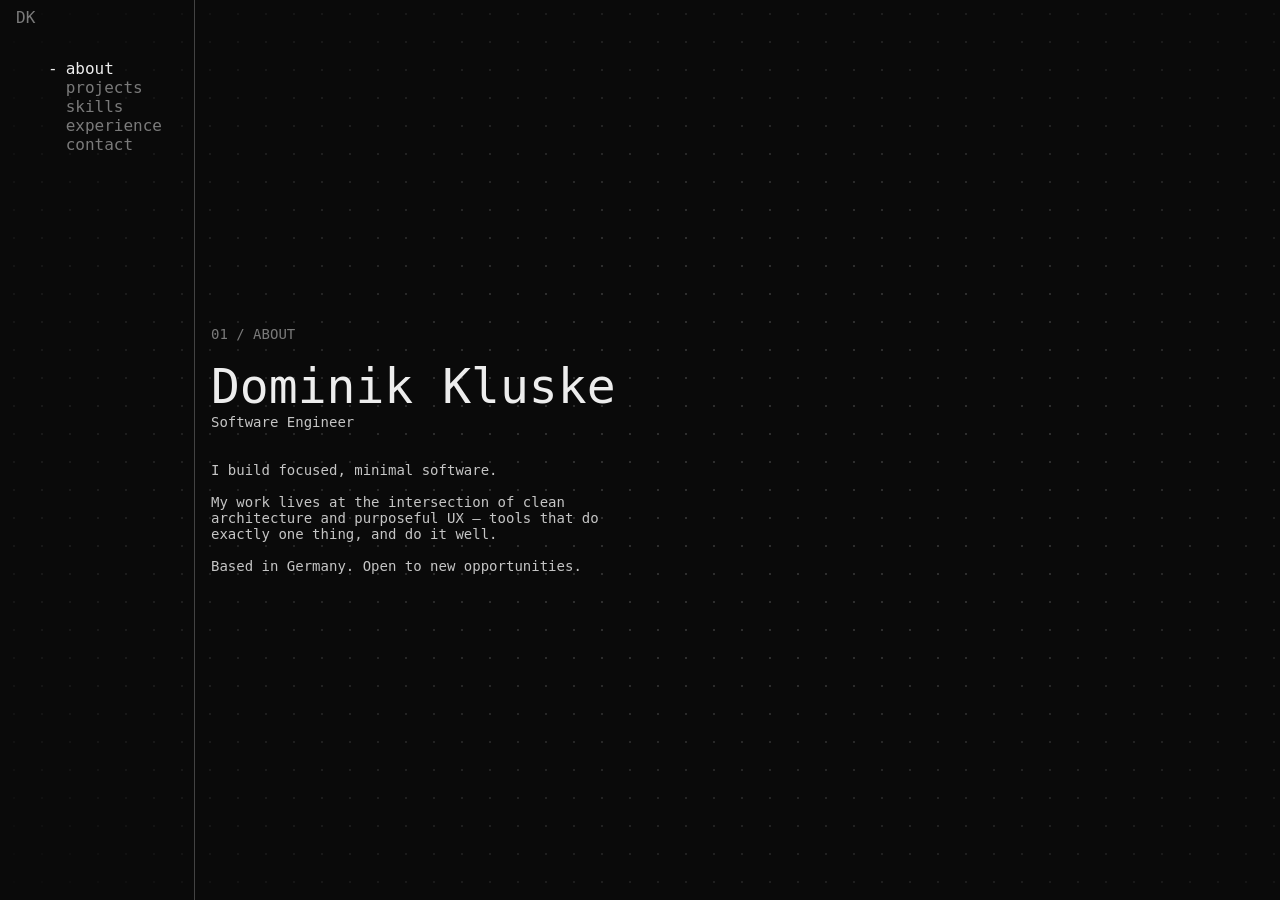
==== commit ce01d1c9: "mobile responsiveness" ====
--- a/index.html
+++ b/index.html
@@ -2,11 +2,12 @@
 <html lang="en">
 <head>
     <meta charset="UTF-8">
+    <meta name="viewport" content="width=device-width, initial-scale=1.0">
     <title>Dominik Kluske | Software Engineer</title>
     <style>
         @font-face {
             font-family: 'Jetbrains-Mono';
-            src: url('./src/JetBrainsMono-VariableFont_wght.ttf') format('truetype');
+            src: url('./static/JetBrainsMono-VariableFont_wght.ttf') format('truetype');
         }
         :root {
             --background-color: #0A0A0A;
@@ -219,6 +220,62 @@
         }
         .link:hover {
             text-decoration: underline;
+        }
+        @media (max-width: 768px) {
+            #content-wrapper {
+                flex-direction: column;
+                height: auto;
+                overflow-x: hidden;
+            }
+            #sidebar {
+                max-width: 100%;
+                width: 100%;
+                border-right: none;
+                border-bottom: 1px solid var(--border-color);
+                height: auto;
+                padding: 16px;
+                box-sizing: border-box;
+            }
+            #sidebar p.tertiary-text {
+                padding: 0 0 16px 0 !important;
+            }
+            #nav-list {
+                display: flex;
+                flex-direction: row;
+                flex-wrap: wrap;
+                justify-content: flex-start;
+                gap: 12px;
+                padding: 0;
+                align-self: flex-start;
+            }
+            #nav-list li {
+                padding-left: 0;
+            }
+            #main-content {
+                padding: 32px 16px;
+                justify-content: flex-start;
+                height: auto;
+                box-sizing: border-box;
+            }
+            .big {
+                font-size: 32px;
+            }
+            .medium {
+                font-size: 20px;
+            }
+            .list-item-heading {
+                flex-direction: column;
+                align-items: flex-start;
+            }
+            .list-item-trailing-content {
+                margin-top: 4px;
+            }
+            .list-item-table-row {
+                flex-direction: column;
+            }
+            .list-item-table-row > div:first-child {
+                min-width: unset;
+            }
         }
     </style>
     <script>
